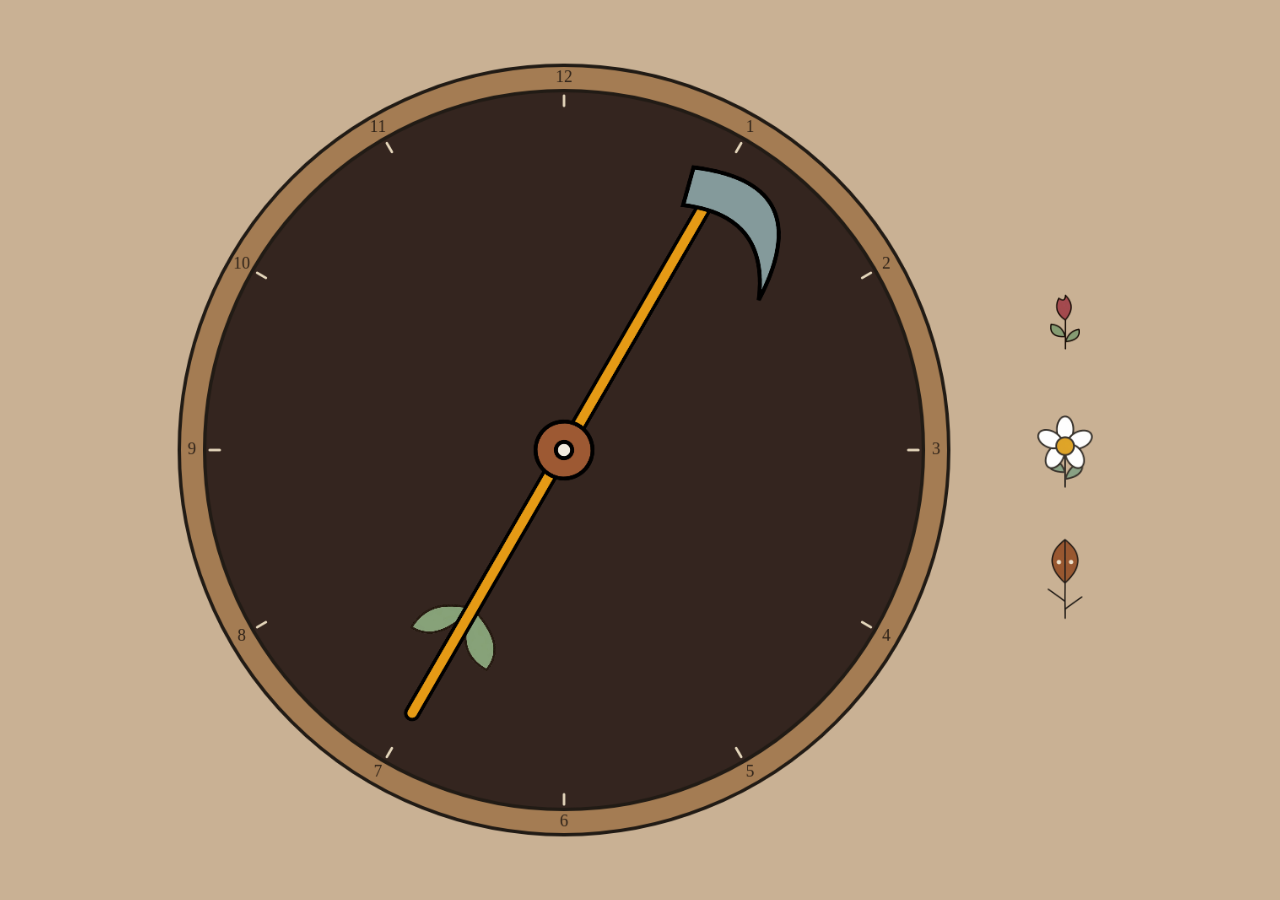
==== puzzles/flower-clock/index.html @ 47f5612e "Integrate flower clock and photo puzzle modules" ====
<!doctype html>
<html lang="en">
<head>
  <meta charset="utf-8">
  <meta name="viewport" content="width=device-width, initial-scale=1">
  <title>The Flower Clock</title>
  <link rel="icon" href="data:,">
  <link rel="stylesheet" href="style.css">
  <script src="../../vendor/p5.min.js" defer></script>
  <script src="sketch.js" defer></script>
</head>
<body>
  <main>
    <div id="clock-canvas" aria-label="Flower clock"></div>
    <aside aria-label="Target pattern">
      <div id="pattern">
        <img src="assets/stage-1.png" alt="Bud">
        <img src="assets/stage-2.png" alt="Flower">
        <img src="assets/stage-3.png" alt="Seed pod">
      </div>
    </aside>
  </main>
  <script src="../../module.js"></script>
</body>
</html>
---- puzzles/flower-clock/style.css ----
* { box-sizing: border-box; }
body { margin: 0; background: #c9b194; }
main { min-height: 100vh; display: flex; align-items: center; justify-content: center; gap: 40px; padding: 24px; }
#clock-canvas { width: min(76vw, 90vh, 820px); min-width: 0; }
aside { flex-shrink: 0; }
canvas { display: block; width: 100% !important; height: auto !important; touch-action: none; cursor: grab; }
canvas:active { cursor: grabbing; }
#pattern { display: flex; flex-direction: column; gap: 16px; visibility: hidden; }
#pattern img { width: 112px; height: 112px; object-fit: contain; transform-origin: 50% 80%; }
#pattern img.done { opacity: .35; }
#pattern img.bounce { animation: pattern-bounce 450ms ease-out 0s; }
@keyframes pattern-bounce {
  0%, 100% { transform: scale(1); }
  30% { transform: scale(.9, 1.2); }
  60% { transform: scale(1.05, .92); }
  80% { transform: scale(.98, 1.04); }
}
@media (max-width: 620px) {
  main { flex-direction: column; gap: 20px; padding: 16px; }
  #clock-canvas { width: min(94vw, 64vh); }
  #pattern { flex-direction: row; gap: 12px; }
  #pattern img { width: 76px; height: 76px; }
}
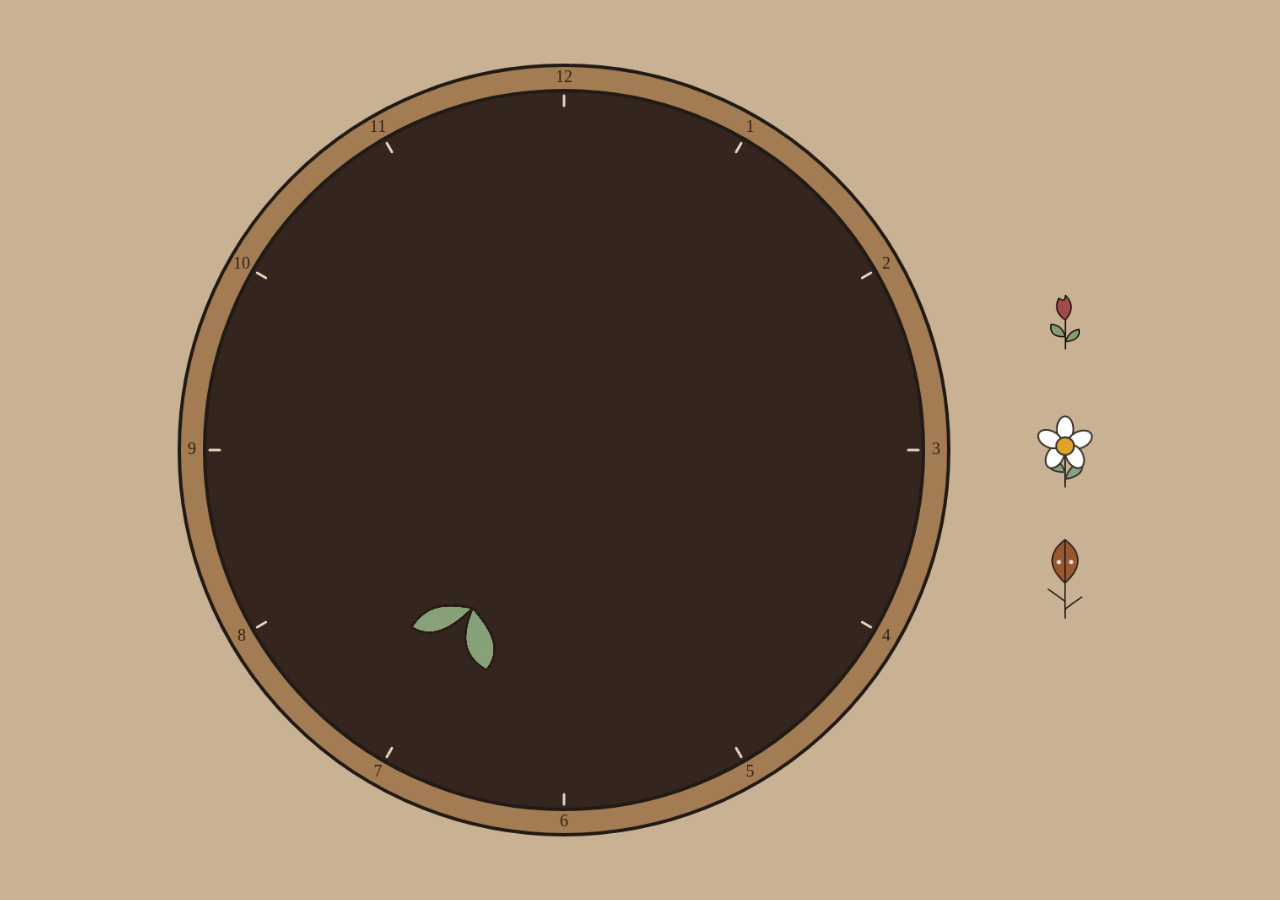
==== commit 09391675: "added main screen + sound effects + BGM" ====
--- a/puzzles/flower-clock/index.html
+++ b/puzzles/flower-clock/index.html
@@ -7,9 +7,11 @@
   <link rel="icon" href="data:,">
   <link rel="stylesheet" href="style.css">
   <script src="../../vendor/p5.min.js" defer></script>
-  <script src="sketch.js" defer></script>
+  <script src="sketch.js?v=growth-sound-2" defer></script>
 </head>
 <body>
+  <audio id="place-sound" src="../../sounds/object-place.mp3" preload="auto"></audio>
+  <audio id="plant-sound" src="../../sounds/plant.mp3" preload="auto"></audio>
   <main>
     <div id="clock-canvas" aria-label="Flower clock"></div>
     <aside aria-label="Target pattern">
@@ -20,6 +22,6 @@
       </div>
     </aside>
   </main>
-  <script src="../../module.js"></script>
+  <script src="../../module.js?v=navigation-sound-2"></script>
 </body>
 </html>
